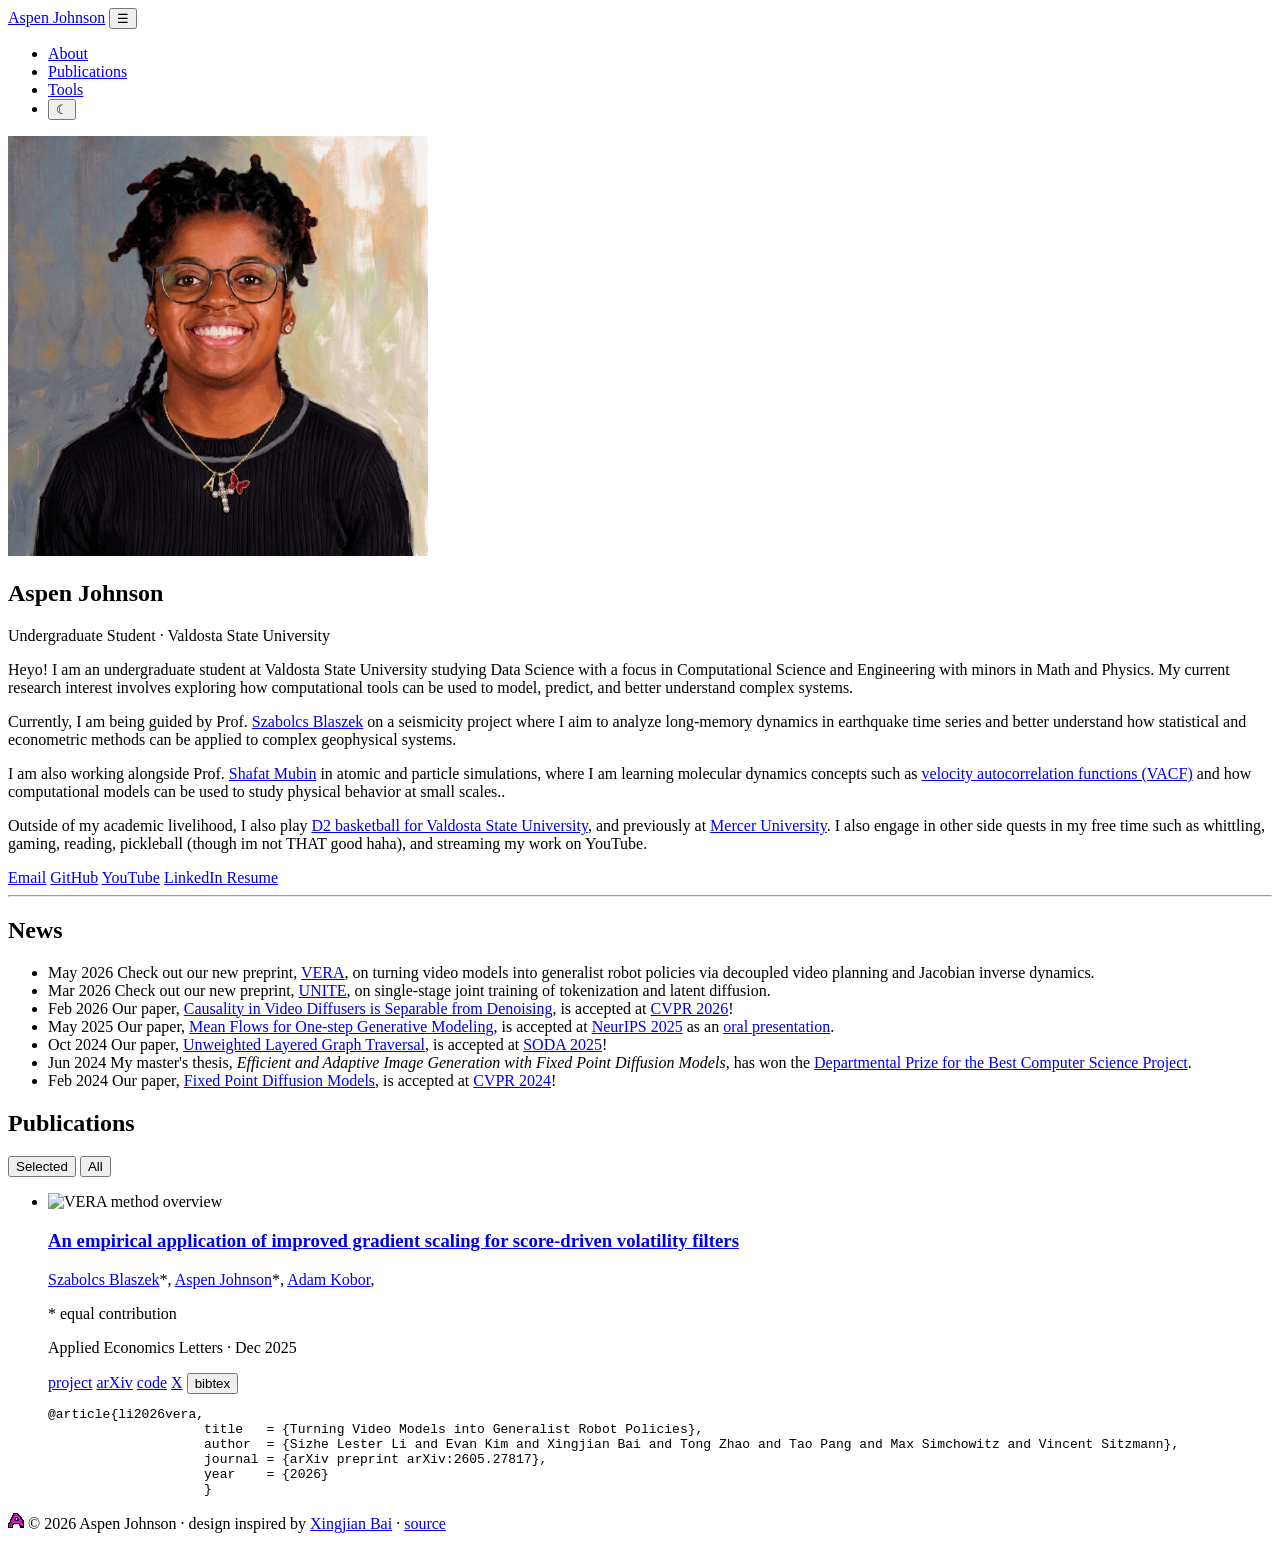
==== index.html @ b59c3062 "Cleaned the old forking up completely. Got a basis on the main page" ====
<!DOCTYPE html>
<html lang="en" data-theme="dark">
<head>
    <meta charset="utf-8" />
    <meta name="viewport" content="width=device-width, initial-scale=1, shrink-to-fit=no" />

    <title>Aspen Johnson | TBA</title>

    <meta name="description" content="Aspen Johnson is an undergraduate student at Valdosta State University. Her research interests in computational science, physics, machine learning, and modeling complex systems is what drives her." />
    <meta name="author" content="Aspen Johnson" />

    <meta property="og:type" content="website" />
    <meta property="og:title" content="Aspen Johnson| 白行健" />
    <meta property="og:description" content="Undergraduate student at Valdosta State University. Research interests in computational science, physics, machine learning, and modeling complex systems. "/>
    <meta property= "og:image" content="img/profile_square.png" />
    <meta property="og:image:width" content="1200" />
    <meta property="og:image:height" content="1200" />
    <meta property="og:url" content="https://github.com/DormantBillionaire" />

    <meta name="twitter:card" content="summary_large_image" />
    <meta name="twitter:title" content="Aspen Johnson | AP4Pres" />
    <meta name="twitter:description" content="Undergraduate student at Valdosta State University. Research interests in computational science, physics, machine learning, and modeling complex systems." />
    <meta name="twitter:image" content="https://aspen-johnson.github.io/img/profile_square.png" />
    <meta name="twitter:site" content="@aspen.fl" />

    <link rel="icon" href="/favicon.png" sizes="any" />
    <link rel="icon" type="image/png" sizes="32x32" href="img/favicon.png" />
    <link rel="icon" type="image/png" sizes="192x192" href="img/favicon.png" />
    <link rel="apple-touch-icon" sizes="180x180" href="img/favicon.png" />

    <link rel="preconnect" href="https://fonts.googleapis.com">
    <link rel="preconnect" href="https://fonts.gstatic.com" crossorigin>
    <link href="https://fonts.googleapis.com/css2?family=Inter:wght@400;500;600;700&family=Newsreader:ital,opsz,wght@0,6..72,400;0,6..72,500;0,6..72,600;1,6..72,400&display=swap" rel="stylesheet">

    <link href="vendor/font-awesome/css/font-awesome.min.css" rel="stylesheet" type="text/css" />
    <link href="css/academicons.css" rel="stylesheet" />
    <link href="css/site.css" rel="stylesheet" />

    <script async src="https://www.googletagmanager.com/gtag/js?id=G-715QQ7T5Z9"></script>
    <script>
        window.dataLayer = window.dataLayer || [];
        function gtag(){dataLayer.push(arguments);}
        gtag('js', new Date());
        gtag('config', 'G-715QQ7T5Z9');
    </script>
</head>

<body id="top">

<nav class="nav" aria-label="Primary">
    <div class="inner">
        <a class="brand" href="#top">Aspen Johnson</a>
        <button class="nav-toggle" type="button" aria-expanded="false" aria-controls="nav-list" aria-label="Toggle navigation">☰</button>
        <ul id="nav-list">
            <li><a class="navlink" href="#about">About</a></li>
            <li><a class="navlink" href="#publications">Publications</a></li>
            <li><a class="navlink" href="/tools/">Tools</a></li>
            <li>
                <button class="theme-btn" type="button" data-theme-toggle aria-label="Toggle dark mode">☾</button>
            </li>
        </ul>
    </div>
</nav>

<main class="wrap">

    <!-- ==================== ABOUT ==================== -->
    <section id="about" class="section">
        <div class="hero">
            <div class="portrait">
                <img src="img/profile_square.png" alt="Picture of Aspen Johnson" width="420" height="420" />
            </div>
            <div class="prose">
                <h1>Aspen Johnson </h1>
                <p class="role">Undergraduate Student · Valdosta State University</p>

                <p> Heyo! I am an undergraduate student at Valdosta State University studying Data Science with a focus in Computational Science and Engineering with minors in Math and Physics. My current research interest involves exploring how computational tools can be used to model, predict, and better understand complex systems.</p>

                <p> Currently, I am being guided by Prof. <a href="https://business.mercer.edu/faculty-and-insights/faculty-directory/dr-szabolcs-blazsek/">Szabolcs Blaszek</a> on a seismicity project where I aim to analyze long-memory dynamics in earthquake time series and better understand how statistical and econometric methods can be applied to complex geophysical systems. </p>

                <p> I am also working alongside Prof. <a href="https://www.valdosta.edu/about/directory/profile/smubin">Shafat Mubin</a> in atomic and particle simulations, where I am learning molecular dynamics concepts such as <a href="https://nanohub.org/resources/7581/download/Martini_L9_DynamicProperties.pdf" >velocity autocorrelation functions (VACF)</a> and how computational models can be used to study physical behavior at small scales.. </p>
                
                <p> Outside of my academic livelihood, I also play  <a href = "https://www.instagram.com/p/DYSrTMavdnm/">D2 basketball for Valdosta State University</a>, and previously at <a href="https://mercerbears.com/sports/womens-basketball/roster/aspen-johnson/10193">Mercer University</a>.  I also engage in other side quests in my free time such as whittling, gaming, reading, pickleball (though im not THAT good haha), and streaming my work on YouTube. </p> 
                <div class="pill-row">
                    <a class="pill" href="mailto:aspjohnson@valdosta.edu"><i class="fa fa-envelope-o" aria-hidden="true"></i> Email</a>
                    <a class="pill" href="https://github.com/DormantBillionaire"><i class="fa fa-github" aria-hidden="true"></i> GitHub</a>
                    <a class="pill" href="https://www.youtube.com/@AP4Pres"><i class="fa fa-youtube" aria-hidden="true"></i> YouTube</a>
                    <a class="pill" href="https://www.linkedin.com/in/aspenjjohnson/"><i class="fa fa-linkedin" aria-hidden="true"></i> LinkedIn </a>
                    <a class="pill" href="files/AspJohnson_Resume_Research.pdf"><i class="ai ai-cv" aria-hidden="true"></i> Resume </a>
                </div>
            </div>
        </div>

        <hr />

        <h2 class="section-label">News</h2>
        <ul class="news" aria-label="Recent news">
            <li>
                <span class="date">May 2026</span>
                <span class="body">Check out our new preprint, <a href="https://arxiv.org/abs/2605.27817">VERA</a>, on turning video models into generalist robot policies via decoupled video planning and Jacobian inverse dynamics.</span>
            </li>
            <li>
                <span class="date">Mar 2026</span>
                <span class="body">Check out our new preprint, <a href="https://arxiv.org/abs/2603.22283">UNITE</a>, on single-stage joint training of tokenization and latent diffusion.</span>
            </li>
            <li>
                <span class="date">Feb 2026</span>
                <span class="body">Our paper, <a href="https://arxiv.org/abs/2602.10095">Causality in Video Diffusers is Separable from Denoising</a>, is accepted at <a href="https://cvpr.thecvf.com/Conferences/2026">CVPR 2026</a>!</span>
            </li>
            <li>
                <span class="date">May 2025</span>
                <span class="body">Our paper, <a href="https://arxiv.org/abs/2505.13447">Mean Flows for One-step Generative Modeling</a>, is accepted at <a href="https://neurips.cc/Conferences/2025">NeurIPS 2025</a> as an <a href="https://neurips.cc/virtual/2025/oral/115488">oral presentation</a>.</span>
            </li>
            <li>
                <span class="date">Oct 2024</span>
                <span class="body">Our paper, <a href="https://arxiv.org/abs/2404.16176">Unweighted Layered Graph Traversal</a>, is accepted at <a href="https://www.siam.org/conferences-events/siam-conferences/soda25/">SODA 2025</a>!</span>
            </li>
            <li>
                <span class="date">Jun 2024</span>
                <span class="body">My master's thesis, <em>Efficient and Adaptive Image Generation with Fixed Point Diffusion Models</em>, has won the <a href="https://www.cs.ox.ac.uk/currentstudents/studentprizes">Departmental Prize for the Best Computer Science Project</a>.</span>
            </li>
            <li>
                <span class="date">Feb 2024</span>
                <span class="body">Our paper, <a href="https://lukemelas.github.io/fixed-point-diffusion-models/">Fixed Point Diffusion Models</a>, is accepted at <a href="https://cvpr.thecvf.com/">CVPR 2024</a>!</span>
            </li>
        </ul>
    </section>

    <!-- ==================== PUBLICATIONS ==================== -->
    <section id="publications" class="section">
        <div class="pub-header">
            <h2 class="section-label">Publications</h2>
            <div class="pub-toggle" role="tablist" aria-label="Publication filter">
                <button type="button" class="active" data-view="selected" role="tab" aria-selected="true">Selected</button>
                <button type="button" data-view="all" role="tab" aria-selected="false">All</button>
            </div>
        </div>

        <ul class="pub-list" data-view="selected">

            <!-- 2025 · VERA -->
            <li class="pub selected">
                <div class="thumb wide-figure"><img src="projects/26_VERA/teaser.png" alt="VERA method overview" loading="lazy" /></div>
                <div class="meta">
                    <h3><a href="https://www.tandfonline.com/doi/full/10.1080/13504851.2025.2606928">An empirical application of improved gradient scaling for score-driven volatility filters</a></h3>
                    <p class="authors">
                        <a href="https://business.mercer.edu/faculty-and-insights/faculty-directory/dr-szabolcs-blazsek/">Szabolcs Blaszek</a>*,
                        <a href="https://www.linkedin.com/in/aspenjjohnson/">Aspen Johnson</a>*,
                        <a href="https://www.linkedin.com/in/adamkobor/">Adam Kobor</a>,
                    </p>
                    <p class="note">* equal contribution</p>
                    <p class="venue"><span class="badge">Applied Economics Letters · Dec 2025</span></p>
                    <div class="buttons">
                        <a class="pill" href="https://vera.csail.mit.edu/">project</a>
                        <a class="pill" href="https://arxiv.org/abs/2605.27817">arXiv</a>
                        <a class="pill" href="https://github.com/sizhe-li/VERA">code</a>
                        <a class="pill" href="https://x.com/search?q=from%3ASimulatedAnneal%20(2605.27817%20OR%20VERA)&amp;src=typed_query&amp;f=live" title="Posts on X from @SimulatedAnneal about this paper">X</a>
                        <button class="pill" type="button" data-bibtex-toggle="bib-vera" aria-expanded="false">bibtex</button>
                    </div>
                    <div class="bibtex" id="bib-vera"><pre>@article{li2026vera,
                    title   = {Turning Video Models into Generalist Robot Policies},
                    author  = {Sizhe Lester Li and Evan Kim and Xingjian Bai and Tong Zhao and Tao Pang and Max Simchowitz and Vincent Sitzmann},
                    journal = {arXiv preprint arXiv:2605.27817},
                    year    = {2026}
                    }</pre></div>
                </div>
            </li>
        </ul>
    </section>

</main>

<footer class="site-footer">
    <div class="inner">
        <div class="mark">
            <img src="img/favicon.png" alt="" />
            <span>&copy; 2026 Aspen Johnson &middot; design inspired by <a href="https://xingjianbai.com/">Xingjian Bai</a> &middot; <a href="https://github.com/DormantBillionaire">source</a></span>
        </div>
    </div>
</footer>

<script src="js/site.js"></script>

</body>
</html>
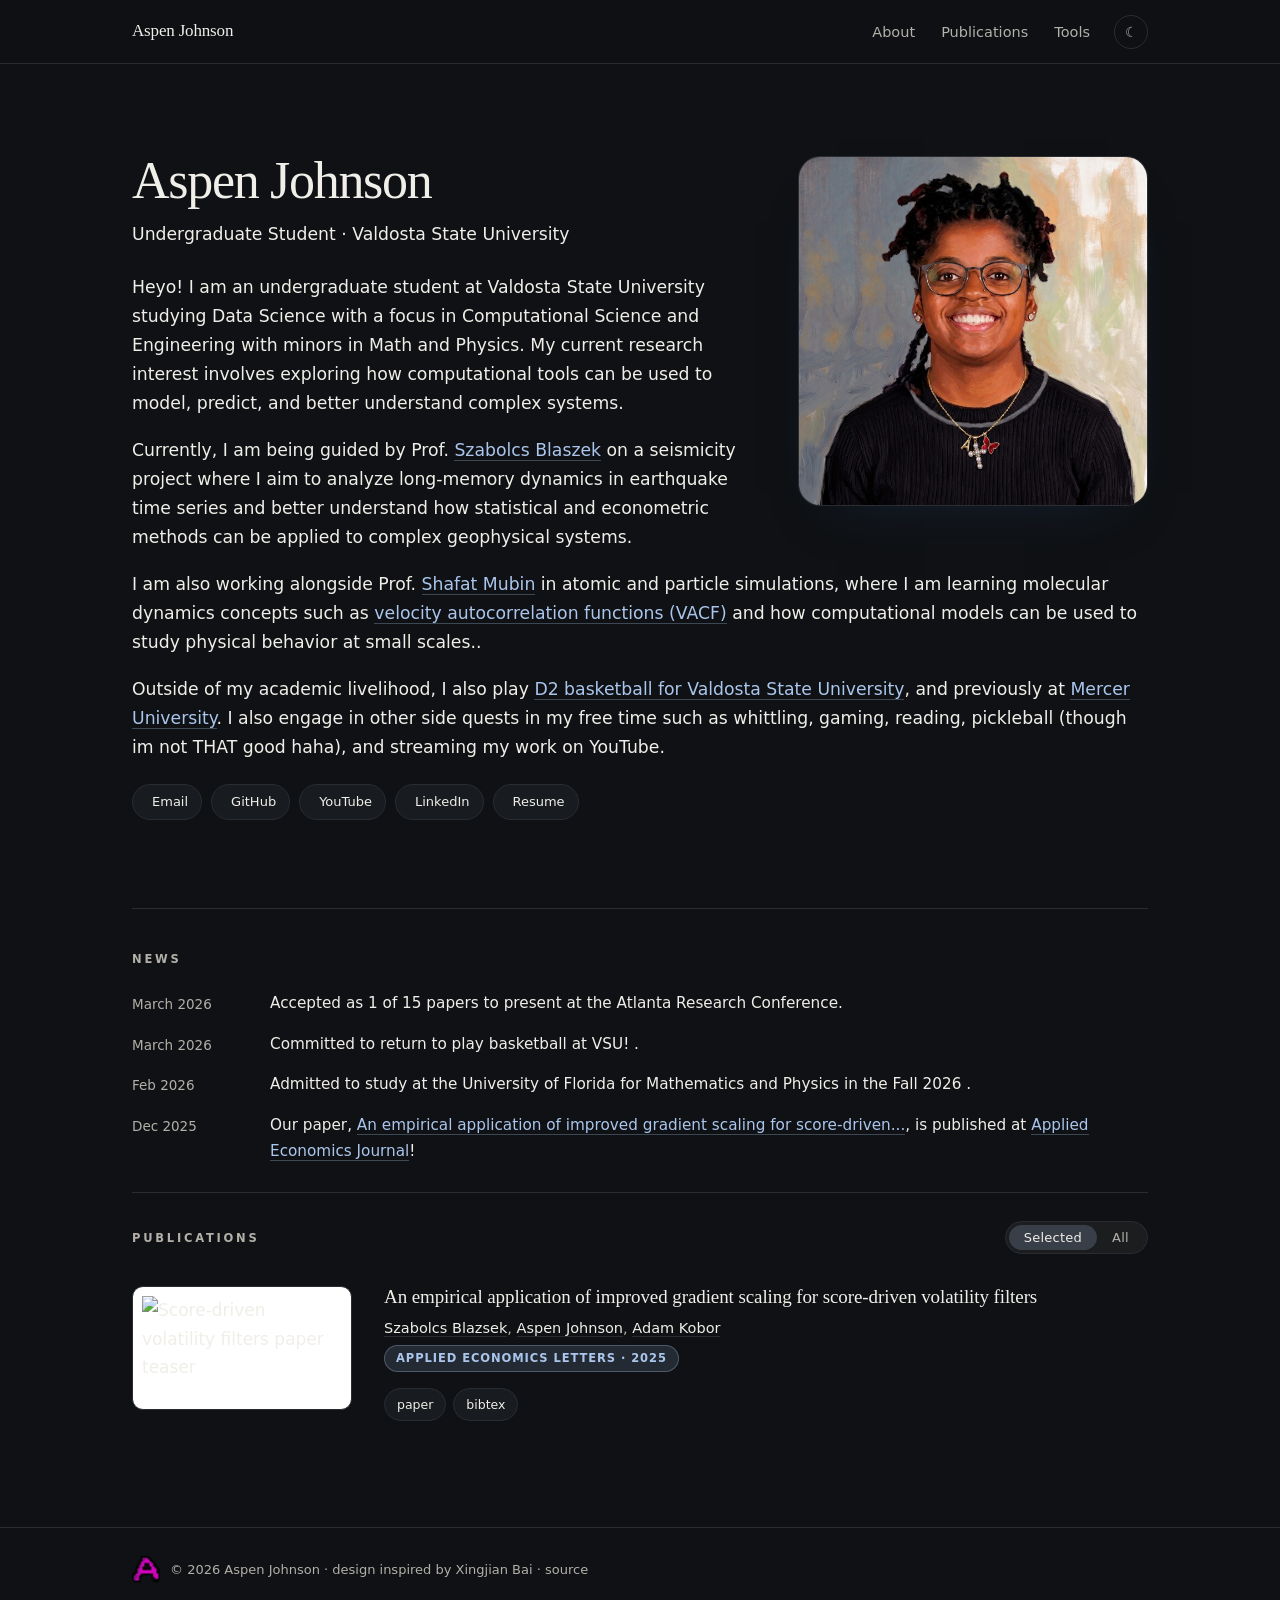
==== commit 822e561e: "Update to the news section" ====
--- a/index.html
+++ b/index.html
@@ -42,6 +42,23 @@
         function gtag(){dataLayer.push(arguments);}
         gtag('js', new Date());
         gtag('config', 'G-715QQ7T5Z9');
+
+        const names = [
+            "Aspen Johnson",
+            "Aspen Johnson · 阿斯彭·约翰逊",
+            "Aspen Johnson · アスペン・ジョンソン",
+            "Aspen Johnson · 아스펜 존슨",
+            "Aspen Johnson · Аспен Джонсон",
+            "Aspen Johnson · أسبن جونسون"
+        ];
+
+        let index = 0;
+        const nameElement = document.getElementById("name-rotator");
+
+        setInterval(() => {
+            index = (index + 1) % names.length;
+            nameElement.textContent = names[index];
+        }, 2500);
     </script>
 </head>
 
@@ -96,32 +113,21 @@
         <h2 class="section-label">News</h2>
         <ul class="news" aria-label="Recent news">
             <li>
-                <span class="date">May 2026</span>
-                <span class="body">Check out our new preprint, <a href="https://arxiv.org/abs/2605.27817">VERA</a>, on turning video models into generalist robot policies via decoupled video planning and Jacobian inverse dynamics.</span>
-            </li>
-            <li>
-                <span class="date">Mar 2026</span>
-                <span class="body">Check out our new preprint, <a href="https://arxiv.org/abs/2603.22283">UNITE</a>, on single-stage joint training of tokenization and latent diffusion.</span>
+                <span class="date">March 2026</span>
+                <span class="body">Accepted as 1 of 15 papers to present at the Atlanta Research Conference.</span>
+            </li>
+            <li>
+                <span class="date">March 2026</span>
+                <span class="body">Committed to return to play basketball at VSU! <a href="https://www.instagram.com/p/DYSrTMavdnm/"></a>.</span>
             </li>
             <li>
                 <span class="date">Feb 2026</span>
-                <span class="body">Our paper, <a href="https://arxiv.org/abs/2602.10095">Causality in Video Diffusers is Separable from Denoising</a>, is accepted at <a href="https://cvpr.thecvf.com/Conferences/2026">CVPR 2026</a>!</span>
-            </li>
-            <li>
-                <span class="date">May 2025</span>
-                <span class="body">Our paper, <a href="https://arxiv.org/abs/2505.13447">Mean Flows for One-step Generative Modeling</a>, is accepted at <a href="https://neurips.cc/Conferences/2025">NeurIPS 2025</a> as an <a href="https://neurips.cc/virtual/2025/oral/115488">oral presentation</a>.</span>
-            </li>
-            <li>
-                <span class="date">Oct 2024</span>
-                <span class="body">Our paper, <a href="https://arxiv.org/abs/2404.16176">Unweighted Layered Graph Traversal</a>, is accepted at <a href="https://www.siam.org/conferences-events/siam-conferences/soda25/">SODA 2025</a>!</span>
-            </li>
-            <li>
-                <span class="date">Jun 2024</span>
-                <span class="body">My master's thesis, <em>Efficient and Adaptive Image Generation with Fixed Point Diffusion Models</em>, has won the <a href="https://www.cs.ox.ac.uk/currentstudents/studentprizes">Departmental Prize for the Best Computer Science Project</a>.</span>
-            </li>
-            <li>
-                <span class="date">Feb 2024</span>
-                <span class="body">Our paper, <a href="https://lukemelas.github.io/fixed-point-diffusion-models/">Fixed Point Diffusion Models</a>, is accepted at <a href="https://cvpr.thecvf.com/">CVPR 2024</a>!</span>
+                <span class="body">Admitted to study at the University of Florida for Mathematics and Physics in the Fall 2026 .</span>
+            </li>
+
+            <li>
+                <span class="date">Dec 2025</span>
+                <span class="body">Our paper, <a href="https://www.tandfonline.com/doi/full/10.1080/13504851.2025.2606928">An empirical application of improved gradient scaling for score-driven...</a>, is published at <a href="https://www.tandfonline.com/">Applied Economics Journal</a>!</span>
             </li>
         </ul>
     </section>
@@ -138,33 +144,45 @@
 
         <ul class="pub-list" data-view="selected">
 
-            <!-- 2025 · VERA -->
-            <li class="pub selected">
-                <div class="thumb wide-figure"><img src="projects/26_VERA/teaser.png" alt="VERA method overview" loading="lazy" /></div>
-                <div class="meta">
-                    <h3><a href="https://www.tandfonline.com/doi/full/10.1080/13504851.2025.2606928">An empirical application of improved gradient scaling for score-driven volatility filters</a></h3>
-                    <p class="authors">
-                        <a href="https://business.mercer.edu/faculty-and-insights/faculty-directory/dr-szabolcs-blazsek/">Szabolcs Blaszek</a>*,
-                        <a href="https://www.linkedin.com/in/aspenjjohnson/">Aspen Johnson</a>*,
-                        <a href="https://www.linkedin.com/in/adamkobor/">Adam Kobor</a>,
-                    </p>
-                    <p class="note">* equal contribution</p>
-                    <p class="venue"><span class="badge">Applied Economics Letters · Dec 2025</span></p>
-                    <div class="buttons">
-                        <a class="pill" href="https://vera.csail.mit.edu/">project</a>
-                        <a class="pill" href="https://arxiv.org/abs/2605.27817">arXiv</a>
-                        <a class="pill" href="https://github.com/sizhe-li/VERA">code</a>
-                        <a class="pill" href="https://x.com/search?q=from%3ASimulatedAnneal%20(2605.27817%20OR%20VERA)&amp;src=typed_query&amp;f=live" title="Posts on X from @SimulatedAnneal about this paper">X</a>
-                        <button class="pill" type="button" data-bibtex-toggle="bib-vera" aria-expanded="false">bibtex</button>
-                    </div>
-                    <div class="bibtex" id="bib-vera"><pre>@article{li2026vera,
-                    title   = {Turning Video Models into Generalist Robot Policies},
-                    author  = {Sizhe Lester Li and Evan Kim and Xingjian Bai and Tong Zhao and Tao Pang and Max Simchowitz and Vincent Sitzmann},
-                    journal = {arXiv preprint arXiv:2605.27817},
-                    year    = {2026}
-                    }</pre></div>
-                </div>
-            </li>
+            <!-- 2025 · Score-driven volatility filters -->
+<li class="pub selected">
+    <div class="thumb wide-figure">
+        <img src="img/paper_published_graph.png" alt="Score-driven volatility filters paper teaser" loading="lazy" />
+    </div>
+
+    <div class="meta">
+        <h3>
+            <a href="https://www.tandfonline.com/doi/full/10.1080/13504851.2025.2606928">
+                An empirical application of improved gradient scaling for score-driven volatility filters
+            </a>
+        </h3>
+
+        <p class="authors">
+            <a href="https://business.mercer.edu/faculty-and-insights/faculty-directory/dr-szabolcs-blazsek/">Szabolcs Blazsek</a>,
+            <a href="https://www.linkedin.com/in/aspenjjohnson/">Aspen Johnson</a>,
+            <a href="https://www.linkedin.com/in/adamkobor/">Adam Kobor</a>
+        </p>
+
+        <p class="venue">
+            <span class="badge">Applied Economics Letters · 2025</span>
+        </p>
+
+        <div class="buttons">
+            <a class="pill" href="https://www.tandfonline.com/doi/full/10.1080/13504851.2025.2606928">paper</a>
+            <button class="pill" type="button" data-bibtex-toggle="bib-gradient-filters" aria-expanded="false">bibtex</button>
+        </div>
+
+        <div class="bibtex" id="bib-gradient-filters">
+            <pre>@article{blazsek2025gradient,
+    title   = {An empirical application of improved gradient scaling for score-driven volatility filters},
+    author  = {Blazsek, Szabolcs and Johnson, Aspen and Kobor, Adam},
+    journal = {Applied Economics Letters},
+    year    = {2025},
+    doi     = {10.1080/13504851.2025.2606928}
+}</pre>
+        </div>
+    </div>
+</li>
         </ul>
     </section>
 
--- a/css/site.css
+++ b/css/site.css
@@ -0,0 +1,442 @@
+/* ============================================================
+   Xingjian Bai — Homepage stylesheet
+   Self-contained minimal CSS. No Bootstrap needed.
+   Typography: Inter (body) + Newsreader (headings)
+   Accent: Ink Blue #1F3A5F
+   Supports: dark mode (auto + manual), print, reduced motion
+   ============================================================ */
+
+/* ---------- Tokens ---------- */
+:root {
+    --bg:        #fbfaf6;
+    --ink:       #171717;
+    --muted:     #5b5b55;
+    --subtle:    #85847c;
+    --rule:      #e8e4d9;
+    --card:      #ffffff;
+    --accent:    #1F3A5F;
+    --accent-weak: color-mix(in srgb, var(--accent) 30%, transparent);
+    --badge-bg:  color-mix(in srgb, var(--accent) 8%, transparent);
+    --shadow:    0 1px 0 rgba(0,0,0,.03), 0 12px 24px -18px rgba(0,0,0,.08);
+
+    --font-sans: "Inter", ui-sans-serif, system-ui, -apple-system, "Segoe UI", Helvetica, Arial, sans-serif;
+    --font-serif: "Newsreader", "Source Serif 4", Georgia, "Times New Roman", serif;
+
+    --measure: 64ch;
+    --radius: 16px;
+    --radius-sm: 11px;
+
+    --nav-h: 64px;
+}
+
+:root[data-theme="dark"] {
+    --bg:     #0f1114;
+    --ink:    #f0eee8;
+    --muted:  #b2b0a8;
+    --subtle: #85827a;
+    --rule:   #292d32;
+    --card:   #181b1f;
+    --accent: #aac6ec;
+    --accent-weak: color-mix(in srgb, var(--accent) 30%, transparent);
+    --badge-bg:  color-mix(in srgb, var(--accent) 14%, transparent);
+    --shadow: none;
+}
+
+@media (prefers-color-scheme: dark) {
+    :root:not([data-theme="light"]) {
+        --bg:     #0f1114;
+        --ink:    #f0eee8;
+        --muted:  #b2b0a8;
+        --subtle: #85827a;
+        --rule:   #292d32;
+        --card:   #181b1f;
+        --accent: #aac6ec;
+        --accent-weak: color-mix(in srgb, var(--accent) 30%, transparent);
+        --badge-bg: color-mix(in srgb, var(--accent) 14%, transparent);
+        --shadow: none;
+    }
+}
+#name-rotator {
+  transition: opacity 0.4s ease;
+  display: inline-block;
+  min-width: 100px;
+}
+/* ---------- Reset / base ---------- */
+*, *::before, *::after { box-sizing: border-box; }
+html { scroll-behavior: smooth; }
+body {
+    margin: 0;
+    font-family: var(--font-sans);
+    background: var(--bg);
+    color: var(--ink);
+    font-size: 17px;
+    line-height: 1.68;
+    -webkit-font-smoothing: antialiased;
+    text-rendering: optimizeLegibility;
+    font-feature-settings: "ss01", "cv05", "cv11";
+}
+h1, h2, h3, h4 { font-family: var(--font-serif); font-weight: 500; letter-spacing: -0.01em; line-height: 1.2; }
+p { margin: 0 0 1.05em; }
+a { color: var(--accent); text-decoration: none; border-bottom: 1px solid var(--accent-weak); transition: border-color .15s ease, color .15s ease; }
+a:hover { border-bottom-color: var(--accent); }
+hr { border: 0; border-top: 1px solid var(--rule); margin: 2.6em 0; }
+img { max-width: 100%; display: block; }
+code, pre { font-family: ui-monospace, SFMono-Regular, "SF Mono", Menlo, Consolas, monospace; font-size: 13px; }
+
+/* Underlined author-self convention */
+u, .self { text-decoration: none; border-bottom: 1.5px solid var(--ink); font-weight: 500; }
+
+/* Anchor offset under sticky nav */
+:target { scroll-margin-top: calc(var(--nav-h) + 16px); }
+
+::selection { background: color-mix(in srgb, var(--accent) 22%, transparent); }
+
+/* ---------- Layout ---------- */
+.wrap {
+    max-width: 1080px;
+    margin: 0 auto;
+    padding: 0 32px;
+}
+main { padding: 48px 0 72px; }
+section.section { padding: 28px 0; }
+section.section + section.section { border-top: 1px solid var(--rule); }
+
+.section-label {
+    font-family: var(--font-sans);
+    font-size: 11.5px;
+    letter-spacing: 0.24em;
+    text-transform: uppercase;
+    color: var(--muted);
+    font-weight: 600;
+    margin: 0 0 24px;
+}
+
+/* ---------- Navigation ---------- */
+.nav {
+    position: sticky;
+    top: 0;
+    z-index: 20;
+    background: color-mix(in srgb, var(--bg) 85%, transparent);
+    backdrop-filter: saturate(1.1) blur(8px);
+    -webkit-backdrop-filter: saturate(1.1) blur(8px);
+    border-bottom: 1px solid var(--rule);
+    height: var(--nav-h);
+}
+.nav .inner {
+    max-width: 1080px; margin: 0 auto; padding: 0 32px;
+    display: flex; align-items: center; justify-content: space-between;
+    height: 100%; gap: 20px;
+}
+.nav .brand {
+    font-family: var(--font-serif);
+    font-size: 17px;
+    font-weight: 500;
+    color: var(--ink);
+    border: 0;
+    letter-spacing: -0.01em;
+}
+.nav .brand:hover { color: var(--accent); }
+.nav ul {
+    list-style: none; margin: 0; padding: 0;
+    display: flex; gap: 22px; align-items: center;
+}
+.nav a.navlink {
+    font-size: 14.5px;
+    color: var(--muted);
+    border: 0;
+    padding: 4px 2px;
+    position: relative;
+}
+.nav a.navlink:hover { color: var(--ink); }
+.nav a.navlink.active { color: var(--ink); }
+.nav a.navlink.active::after {
+    content: "";
+    position: absolute; left: 0; right: 0; bottom: -20px;
+    height: 2px; background: var(--accent);
+}
+.theme-btn {
+    background: transparent; border: 1px solid var(--rule); border-radius: 999px;
+    width: 34px; height: 34px; cursor: pointer;
+    display: inline-flex; align-items: center; justify-content: center;
+    color: var(--muted); transition: .15s ease;
+    font-size: 14px;
+}
+.theme-btn:hover { color: var(--accent); border-color: var(--accent); }
+
+/* Mobile nav */
+.nav-toggle { display: none; background: transparent; border: 0; color: var(--ink); cursor: pointer; font-size: 20px; padding: 4px 8px; }
+@media (max-width: 720px) {
+    .nav-toggle { display: inline-flex; }
+    .nav ul { position: absolute; top: var(--nav-h); left: 0; right: 0; background: var(--bg); border-bottom: 1px solid var(--rule); flex-direction: column; padding: 12px 28px; gap: 10px; display: none; }
+    .nav ul.open { display: flex; }
+    .nav a.navlink.active::after { display: none; }
+}
+
+/* ---------- Hero / About ---------- */
+
+.hero {
+    display: flow-root;
+    padding: 58px 0 44px;
+}
+.hero .portrait {
+    float: right;
+    width: clamp(280px, 30vw, 350px);
+    height: clamp(280px, 30vw, 350px);
+    margin: 6px 0 26px 50px;
+    border-radius: 22px;
+    overflow: hidden;
+    background: var(--card);
+    border: 1px solid var(--rule);
+    box-shadow: 0 26px 56px -40px rgba(31, 58, 95, .55);
+    shape-outside: inset(0 round 22px);
+}
+.hero .portrait img { width: 100%; height: 100%; object-fit: cover; }
+.hero h1 {
+    margin: 0 0 8px;
+    font-size: clamp(36px, 4.5vw, 52px);
+    font-weight: 500;
+    letter-spacing: -0.025em;
+}
+.hero h1 .cn { color: var(--muted); font-weight: 400; }
+.hero .role {
+    margin: 0 0 24px;
+    color: var(--muted);
+    font-size: 16px;
+}
+.hero .role .dot { color: var(--subtle); margin: 0 8px; }
+.hero .prose { max-width: none; }
+.hero .prose p { font-size: 17.25px; color: var(--ink); }
+
+.pill-row {
+    display: flex; flex-wrap: wrap; gap: 9px;
+    margin-top: 22px;
+}
+.pill {
+    display: inline-flex; align-items: center; gap: 6px;
+    font-size: 13px;
+    padding: 6px 13px;
+    border-radius: 999px;
+    border: 1px solid var(--rule);
+    background: var(--card);
+    color: var(--ink);
+    text-decoration: none;
+    transition: .15s ease;
+    font-family: var(--font-sans);
+}
+.pill:hover { border-color: var(--accent); color: var(--accent); }
+/* normalize brand colors from font-awesome / academicons */
+.pill i.fa, .pill i.ai { color: currentColor !important; background: transparent !important; font-size: 13px; }
+
+@media (max-width: 720px) {
+    .hero { padding: 28px 0 20px; }
+    .hero h1 { font-size: clamp(31px, 10vw, 38px); }
+    .hero .role { font-size: 15.5px; }
+    .hero .prose p { font-size: 16.25px; }
+    .hero .portrait {
+        float: none;
+        width: 190px;
+        height: 190px;
+        margin: 0 0 22px;
+    }
+}
+
+/* ---------- Publications ---------- */
+.pub-list { list-style: none; padding: 0; margin: 0; }
+.pub {
+    display: grid;
+    grid-template-columns: 220px 1fr;
+    gap: 32px;
+    padding: 30px 0;
+    border-top: 1px solid var(--rule);
+}
+.pub:first-child { border-top: 0; padding-top: 10px; }
+.pub .thumb {
+    aspect-ratio: 4 / 3;
+    border-radius: var(--radius-sm);
+    overflow: hidden;
+    border: 1px solid var(--rule);
+    background: color-mix(in srgb, var(--muted) 6%, var(--bg));
+}
+.pub .thumb img { width: 100%; height: 100%; object-fit: cover; transition: transform .3s ease; }
+.pub .thumb.wide-figure {
+    aspect-ratio: 16 / 9;
+    padding: 9px;
+    background: #fff;
+}
+.pub .thumb.wide-figure img { object-fit: contain; }
+.pub:hover .thumb img { transform: scale(1.02); }
+.pub:hover .thumb.wide-figure img { transform: none; }
+
+.pub h3 {
+    margin: 0 0 8px;
+    font-size: 19px;
+    font-weight: 500;
+    letter-spacing: -0.005em;
+}
+.pub h3 a { color: var(--ink); border-bottom: 0; }
+.pub h3 a:hover { color: var(--accent); }
+.pub .authors {
+    margin: 0 0 5px;
+    font-size: 14.5px;
+    color: var(--muted);
+    line-height: 1.55;
+}
+.pub .authors a { color: var(--ink); border-bottom: 1px solid var(--rule); }
+.pub .authors a:hover { border-bottom-color: var(--accent); color: var(--accent); }
+.pub .note {
+    margin: 0 0 8px;
+    font-size: 13px;
+    color: var(--subtle);
+}
+.pub .venue {
+    display: flex; flex-wrap: wrap; gap: 10px; align-items: center;
+    margin: 0 0 16px;
+    font-size: 13.5px;
+    color: var(--muted);
+}
+.pub .buttons { display: flex; flex-wrap: wrap; gap: 7px; }
+.pub .buttons .pill { font-size: 12.5px; padding: 5px 12px; }
+
+.badge {
+    display: inline-block;
+    font-family: var(--font-sans);
+    font-size: 11.5px;
+    letter-spacing: 0.08em;
+    text-transform: uppercase;
+    font-weight: 600;
+    color: var(--accent);
+    background: var(--badge-bg);
+    border: 1px solid var(--accent-weak);
+    border-radius: 999px;
+    padding: 3px 11px;
+}
+.badge.solid { background: var(--accent); color: var(--bg); border-color: var(--accent); }
+
+.bibtex {
+    display: none;
+    margin-top: 12px;
+    padding: 14px 18px;
+    background: color-mix(in srgb, var(--muted) 5%, var(--bg));
+    border: 1px solid var(--rule);
+    border-radius: var(--radius-sm);
+    overflow-x: auto;
+}
+.bibtex[open] { display: block; }
+.bibtex pre { margin: 0; white-space: pre-wrap; word-break: break-word; color: var(--ink); }
+
+.pub-header {
+    display: flex;
+    align-items: baseline;
+    justify-content: space-between;
+    gap: 16px;
+    flex-wrap: wrap;
+    margin-bottom: 22px;
+}
+.pub-header .section-label { margin: 0; }
+
+.pub-toggle {
+    display: inline-flex;
+    padding: 3px;
+    background: color-mix(in srgb, var(--ink) 5%, transparent);
+    border: 1px solid var(--rule);
+    border-radius: 999px;
+}
+.pub-toggle button {
+    appearance: none; border: 0; background: transparent;
+    padding: 6px 15px;
+    font: 500 13px/1 var(--font-sans);
+    letter-spacing: .02em;
+    color: var(--muted);
+    border-radius: 999px;
+    cursor: pointer;
+    transition: color .15s ease, background .15s ease;
+}
+.pub-toggle button:hover { color: var(--ink); }
+.pub-toggle button.active {
+    background: var(--card);
+    color: var(--ink);
+    box-shadow: 0 1px 0 rgba(0,0,0,.04), 0 1px 6px -2px rgba(0,0,0,.12);
+}
+:root[data-theme="dark"] .pub-toggle button.active {
+    background: color-mix(in srgb, var(--accent) 20%, transparent);
+    color: var(--ink);
+    box-shadow: none;
+}
+
+.pub-list[data-view="selected"] .pub:not(.selected) { display: none; }
+
+@media (max-width: 720px) {
+    .pub { grid-template-columns: 1fr; gap: 14px; }
+    .pub .thumb { max-width: 320px; }
+}
+
+/* ---------- News timeline ---------- */
+.news {
+    list-style: none;
+    padding: 0;
+    margin: 0;
+    display: grid;
+    grid-template-columns: 110px minmax(0, 1fr);
+    row-gap: 15px;
+    column-gap: 28px;
+}
+.news li { display: contents; }
+.news .date {
+    color: var(--muted);
+    font-size: 13.5px;
+    font-variant-numeric: tabular-nums;
+    padding-top: 2px;
+}
+.news .body { font-size: 15.25px; color: var(--ink); }
+
+@media (max-width: 520px) {
+    .news { grid-template-columns: 1fr; row-gap: 4px; }
+    .news .date { padding-top: 10px; font-weight: 500; }
+    .wrap, .nav .inner, .site-footer .inner { padding-left: 26px; padding-right: 26px; }
+}
+
+/* ---------- Contact / Calendly ---------- */
+.contact .lede { max-width: var(--measure); color: var(--muted); margin-bottom: 20px; }
+.calendly-embed {
+    border: 1px solid var(--rule);
+    border-radius: var(--radius);
+    overflow: hidden;
+    min-height: 660px;
+}
+
+/* ---------- Footer ---------- */
+.site-footer {
+    border-top: 1px solid var(--rule);
+    margin-top: 48px;
+    padding: 28px 0 40px;
+    font-size: 13px;
+    color: var(--muted);
+}
+.site-footer .inner {
+    max-width: 1080px; margin: 0 auto; padding: 0 32px;
+    display: flex; justify-content: space-between; align-items: center; gap: 16px; flex-wrap: wrap;
+}
+.site-footer .mark {
+    display: inline-flex; align-items: center; gap: 10px;
+}
+.site-footer .mark img { width: 28px; height: 28px; border-radius: 6px; opacity: .8; }
+.site-footer a { color: var(--muted); border-bottom: 1px solid transparent; }
+.site-footer a:hover { color: var(--accent); border-bottom-color: var(--accent-weak); }
+
+/* ---------- Motion ---------- */
+@media (prefers-reduced-motion: reduce) {
+    * { transition: none !important; animation: none !important; scroll-behavior: auto !important; }
+}
+
+/* ---------- Print ---------- */
+@media print {
+    .nav, .theme-btn, .pub-toggle, .contact, .calendly-embed, .site-footer { display: none !important; }
+    .pub-list[data-view="selected"] .pub:not(.selected) { display: grid !important; }
+    body { background: #fff; color: #000; font-size: 11pt; }
+    a { color: #000; border: 0; }
+    .pub .buttons { display: none; }
+    .pub { break-inside: avoid; }
+    .hero { break-inside: avoid; }
+    main { padding: 0; }
+    .wrap { max-width: none; padding: 0 0.5in; }
+}
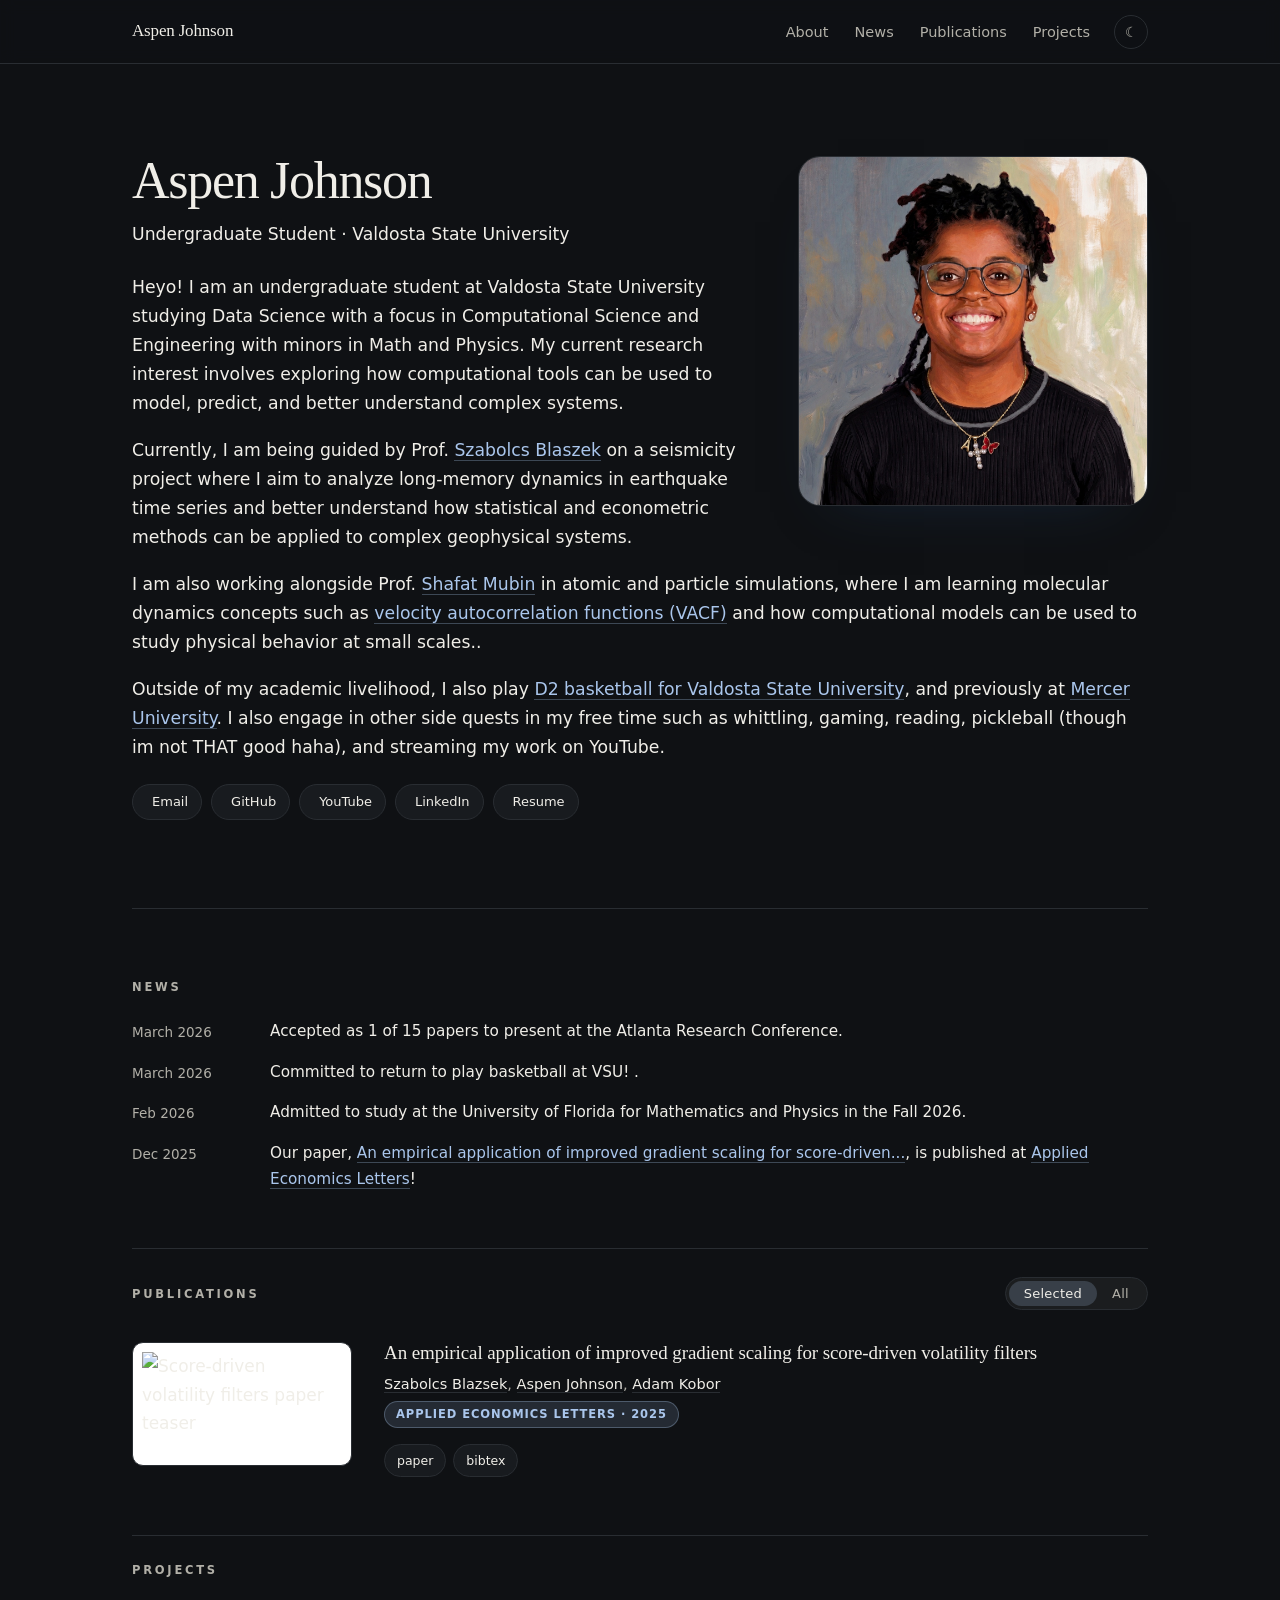
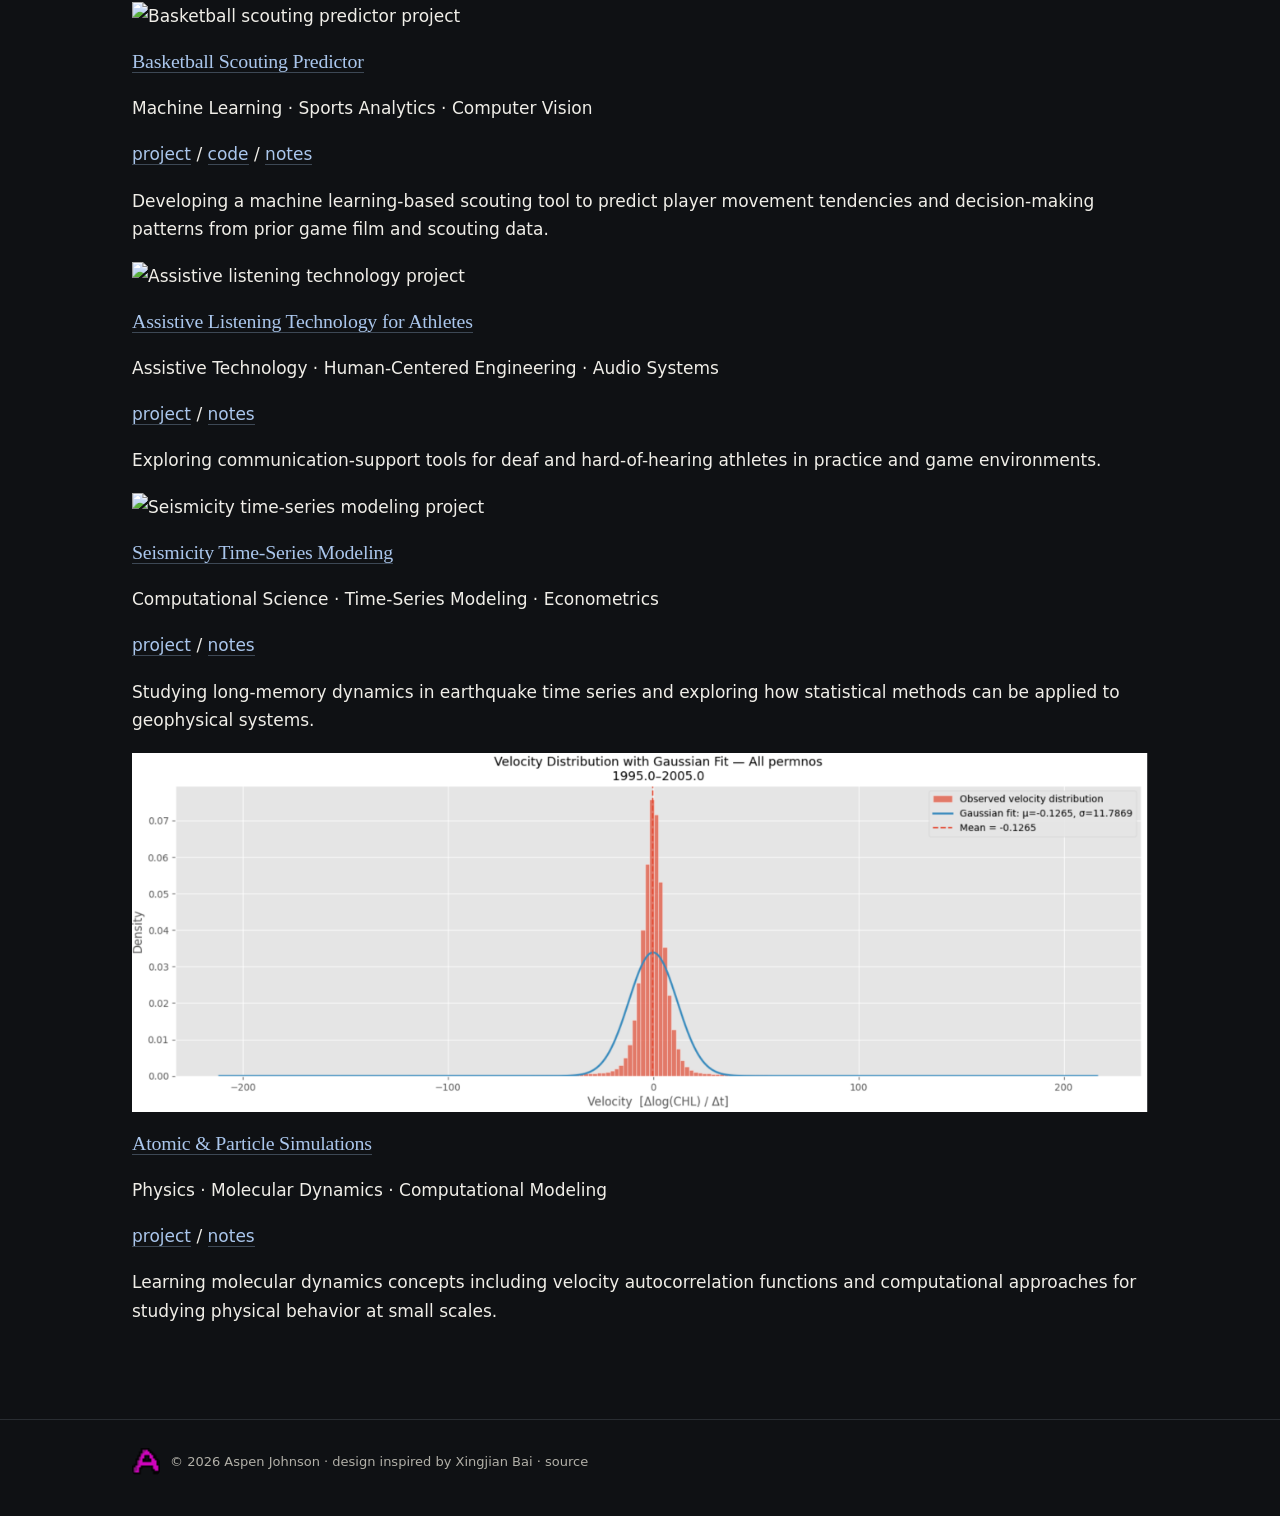
==== commit 1ff4a9cb: "Inputting research photos" ====
--- a/index.html
+++ b/index.html
@@ -43,22 +43,6 @@
         gtag('js', new Date());
         gtag('config', 'G-715QQ7T5Z9');
 
-        const names = [
-            "Aspen Johnson",
-            "Aspen Johnson · 阿斯彭·约翰逊",
-            "Aspen Johnson · アスペン・ジョンソン",
-            "Aspen Johnson · 아스펜 존슨",
-            "Aspen Johnson · Аспен Джонсон",
-            "Aspen Johnson · أسبن جونسون"
-        ];
-
-        let index = 0;
-        const nameElement = document.getElementById("name-rotator");
-
-        setInterval(() => {
-            index = (index + 1) % names.length;
-            nameElement.textContent = names[index];
-        }, 2500);
     </script>
 </head>
 
@@ -70,8 +54,10 @@
         <button class="nav-toggle" type="button" aria-expanded="false" aria-controls="nav-list" aria-label="Toggle navigation">☰</button>
         <ul id="nav-list">
             <li><a class="navlink" href="#about">About</a></li>
+            <li><a class="navlink" href="#news">News</a></li>
             <li><a class="navlink" href="#publications">Publications</a></li>
-            <li><a class="navlink" href="/tools/">Tools</a></li>
+            <li><a class="navlink" href="#projects">Projects</a></li>
+            <!-- <li><a class="navlink" href="#Somethingsomething">Tools</a></li> -->
             <li>
                 <button class="theme-btn" type="button" data-theme-toggle aria-label="Toggle dark mode">☾</button>
             </li>
@@ -109,27 +95,28 @@
         </div>
 
         <hr />
-
-        <h2 class="section-label">News</h2>
-        <ul class="news" aria-label="Recent news">
-            <li>
-                <span class="date">March 2026</span>
-                <span class="body">Accepted as 1 of 15 papers to present at the Atlanta Research Conference.</span>
-            </li>
-            <li>
-                <span class="date">March 2026</span>
-                <span class="body">Committed to return to play basketball at VSU! <a href="https://www.instagram.com/p/DYSrTMavdnm/"></a>.</span>
-            </li>
-            <li>
-                <span class="date">Feb 2026</span>
-                <span class="body">Admitted to study at the University of Florida for Mathematics and Physics in the Fall 2026 .</span>
-            </li>
-
-            <li>
-                <span class="date">Dec 2025</span>
-                <span class="body">Our paper, <a href="https://www.tandfonline.com/doi/full/10.1080/13504851.2025.2606928">An empirical application of improved gradient scaling for score-driven...</a>, is published at <a href="https://www.tandfonline.com/">Applied Economics Journal</a>!</span>
-            </li>
-        </ul>
+    <!-- ==================== NEWS ==================== -->
+        <section id="news" class="section">
+            <h2 class="section-label">News</h2>
+            <ul class="news" aria-label="Recent news">
+                <li>
+                    <span class="date">March 2026</span>
+                    <span class="body">Accepted as 1 of 15 papers to present at the Atlanta Research Conference.</span>
+                </li>
+                <li>
+                    <span class="date">March 2026</span>
+                    <span class="body">Committed to return to play basketball at VSU! <a href="https://www.instagram.com/p/DYSrTMavdnm/"></a>.</span>
+                </li>
+                <li>
+                    <span class="date">Feb 2026</span>
+                    <span class="body">Admitted to study at the University of Florida for Mathematics and Physics in the Fall 2026.</span>
+                </li>
+                <li>
+                    <span class="date">Dec 2025</span>
+                    <span class="body">Our paper, <a href="https://www.tandfonline.com/doi/full/10.1080/13504851.2025.2606928">An empirical application of improved gradient scaling for score-driven...</a>, is published at <a href="https://www.tandfonline.com/">Applied Economics Letters</a>!</span>
+                </li>
+            </ul>
+        </section>
     </section>
 
     <!-- ==================== PUBLICATIONS ==================== -->
@@ -144,46 +131,158 @@
 
         <ul class="pub-list" data-view="selected">
 
-            <!-- 2025 · Score-driven volatility filters -->
-<li class="pub selected">
-    <div class="thumb wide-figure">
-        <img src="img/paper_published_graph.png" alt="Score-driven volatility filters paper teaser" loading="lazy" />
-    </div>
-
-    <div class="meta">
-        <h3>
-            <a href="https://www.tandfonline.com/doi/full/10.1080/13504851.2025.2606928">
-                An empirical application of improved gradient scaling for score-driven volatility filters
-            </a>
-        </h3>
-
-        <p class="authors">
-            <a href="https://business.mercer.edu/faculty-and-insights/faculty-directory/dr-szabolcs-blazsek/">Szabolcs Blazsek</a>,
-            <a href="https://www.linkedin.com/in/aspenjjohnson/">Aspen Johnson</a>,
-            <a href="https://www.linkedin.com/in/adamkobor/">Adam Kobor</a>
-        </p>
-
-        <p class="venue">
-            <span class="badge">Applied Economics Letters · 2025</span>
-        </p>
-
-        <div class="buttons">
-            <a class="pill" href="https://www.tandfonline.com/doi/full/10.1080/13504851.2025.2606928">paper</a>
-            <button class="pill" type="button" data-bibtex-toggle="bib-gradient-filters" aria-expanded="false">bibtex</button>
-        </div>
-
-        <div class="bibtex" id="bib-gradient-filters">
-            <pre>@article{blazsek2025gradient,
-    title   = {An empirical application of improved gradient scaling for score-driven volatility filters},
-    author  = {Blazsek, Szabolcs and Johnson, Aspen and Kobor, Adam},
-    journal = {Applied Economics Letters},
-    year    = {2025},
-    doi     = {10.1080/13504851.2025.2606928}
-}</pre>
-        </div>
-    </div>
-</li>
-        </ul>
+        <!-- 2025 · Score-driven volatility filters -->
+        <li class="pub selected">
+            <div class="thumb wide-figure">
+                <img src="img/paper_published_graph.png" alt="Score-driven volatility filters paper teaser" loading="lazy" />
+            </div>
+
+            <div class="meta">
+                <h3>
+                    <a href="https://www.tandfonline.com/doi/full/10.1080/13504851.2025.2606928">
+                        An empirical application of improved gradient scaling for score-driven volatility filters
+                    </a>
+                </h3>
+
+                <p class="authors">
+                    <a href="https://business.mercer.edu/faculty-and-insights/faculty-directory/dr-szabolcs-blazsek/">Szabolcs Blazsek</a>,
+                    <a href="https://www.linkedin.com/in/aspenjjohnson/">Aspen Johnson</a>,
+                    <a href="https://www.linkedin.com/in/adamkobor/">Adam Kobor</a>
+                </p>
+
+                <p class="venue">
+                    <span class="badge">Applied Economics Letters · 2025</span>
+                </p>
+
+                <div class="buttons">
+                    <a class="pill" href="https://www.tandfonline.com/doi/full/10.1080/13504851.2025.2606928">paper</a>
+                    <button class="pill" type="button" data-bibtex-toggle="bib-gradient-filters" aria-expanded="false">bibtex</button>
+                </div>
+
+                <div class="bibtex" id="bib-gradient-filters">
+                    <pre>@article{blazsek2025gradient,
+                title   = {An empirical application of improved gradient scaling for score-driven volatility filters},
+                author  = {Blazsek, Szabolcs and Johnson, Aspen and Kobor, Adam},
+                journal = {Applied Economics Letters},
+                year    = {2025},
+                doi     = {10.1080/13504851.2025.2606928}
+            }</pre>
+                    </div>
+            </div>
+        </li>
+                </ul>
+    </section>
+
+    <!-- ==================== PROJECTS ==================== -->
+    <section id="projects" class="section">
+        <div class="projects-header">
+            <h2 class="section-label">Projects</h2>
+        </div>
+
+        <div class="project-list">
+
+            <article class="project-row">
+                <div class="project-thumb">
+                    <img src="img/projects/basketball-analytics.jpg" alt="Basketball scouting predictor project" loading="lazy" />
+                </div>
+
+                <div class="project-info">
+                    <h3>
+                        <a href="#">Basketball Scouting Predictor</a>
+                    </h3>
+
+                    <p class="project-meta">
+                        Machine Learning · Sports Analytics · Computer Vision
+                    </p>
+
+                    <p class="project-links">
+                        <a href="#">project</a> / 
+                        <a href="#">code</a> / 
+                        <a href="#">notes</a>
+                    </p>
+
+                    <p class="project-desc">
+                        Developing a machine learning-based scouting tool to predict player movement tendencies and decision-making patterns from prior game film and scouting data.
+                    </p>
+                </div>
+            </article>
+
+            <article class="project-row">
+                <div class="project-thumb">
+                    <img src="img/projects/assistive-tech.jpg" alt="Assistive listening technology project" loading="lazy" />
+                </div>
+
+                <div class="project-info">
+                    <h3>
+                        <a href="#">Assistive Listening Technology for Athletes</a>
+                    </h3>
+
+                    <p class="project-meta">
+                        Assistive Technology · Human-Centered Engineering · Audio Systems
+                    </p>
+
+                    <p class="project-links">
+                        <a href="#">project</a> / 
+                        <a href="#">notes</a>
+                    </p>
+
+                    <p class="project-desc">
+                        Exploring communication-support tools for deaf and hard-of-hearing athletes in practice and game environments.
+                    </p>
+                </div>
+            </article>
+
+            <article class="project-row">
+                <div class="project-thumb">
+                    <img src="img/projects/seismicity.jpg" alt="Seismicity time-series modeling project" loading="lazy" />
+                </div>
+
+                <div class="project-info">
+                    <h3>
+                        <a href="#">Seismicity Time-Series Modeling</a>
+                    </h3>
+
+                    <p class="project-meta">
+                        Computational Science · Time-Series Modeling · Econometrics
+                    </p>
+
+                    <p class="project-links">
+                        <a href="#">project</a> / 
+                        <a href="#">notes</a>
+                    </p>
+
+                    <p class="project-desc">
+                        Studying long-memory dynamics in earthquake time series and exploring how statistical methods can be applied to geophysical systems.
+                    </p>
+                </div>
+            </article>
+
+            <article class="project-row">
+                <div class="project-thumb">
+                    <img src="img/mubin_research.png" alt="Atomic and particle simulations project" loading="lazy" />
+                </div>
+
+                <div class="project-info">
+                    <h3>
+                        <a href="#">Atomic & Particle Simulations</a>
+                    </h3>
+
+                    <p class="project-meta">
+                        Physics · Molecular Dynamics · Computational Modeling
+                    </p>
+
+                    <p class="project-links">
+                        <a href="#">project</a> / 
+                        <a href="#">notes</a>
+                    </p>
+
+                    <p class="project-desc">
+                        Learning molecular dynamics concepts including velocity autocorrelation functions and computational approaches for studying physical behavior at small scales.
+                    </p>
+                </div>
+            </article>
+
+        </div>
     </section>
 
 </main>
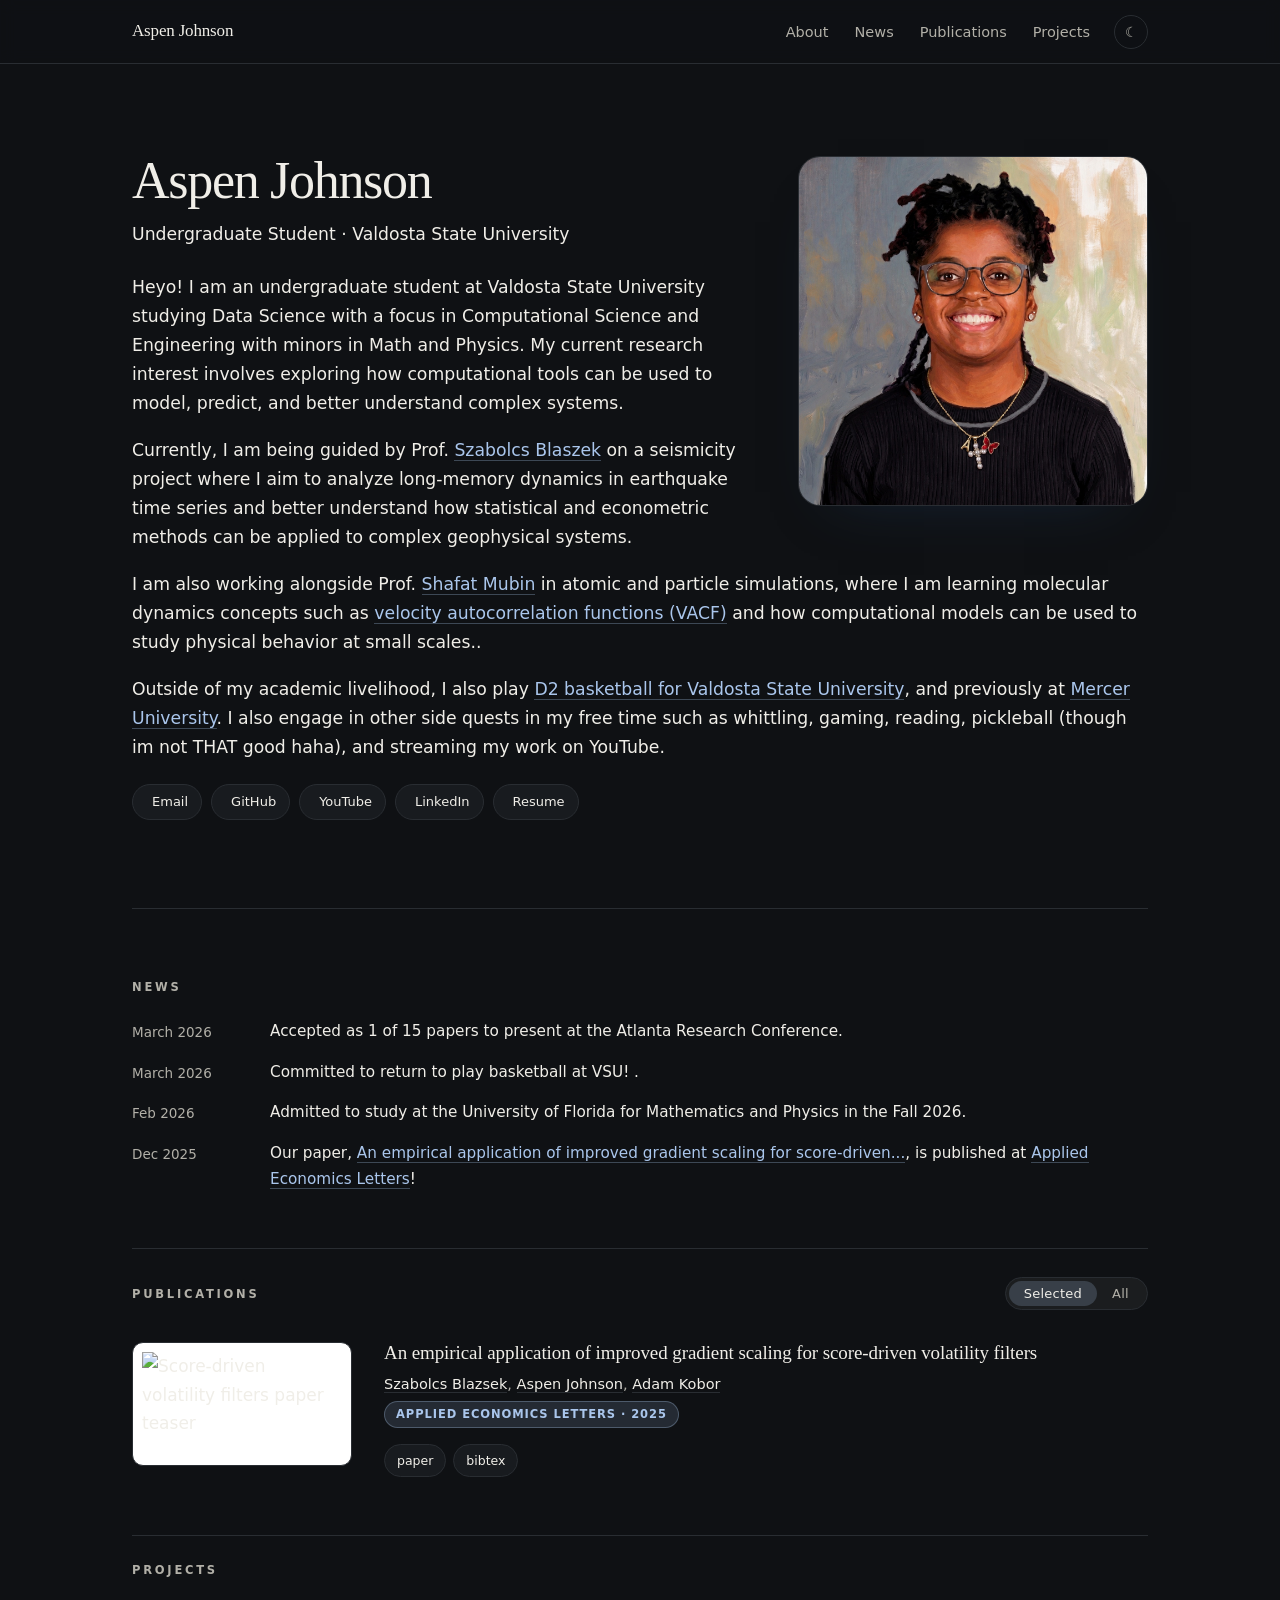
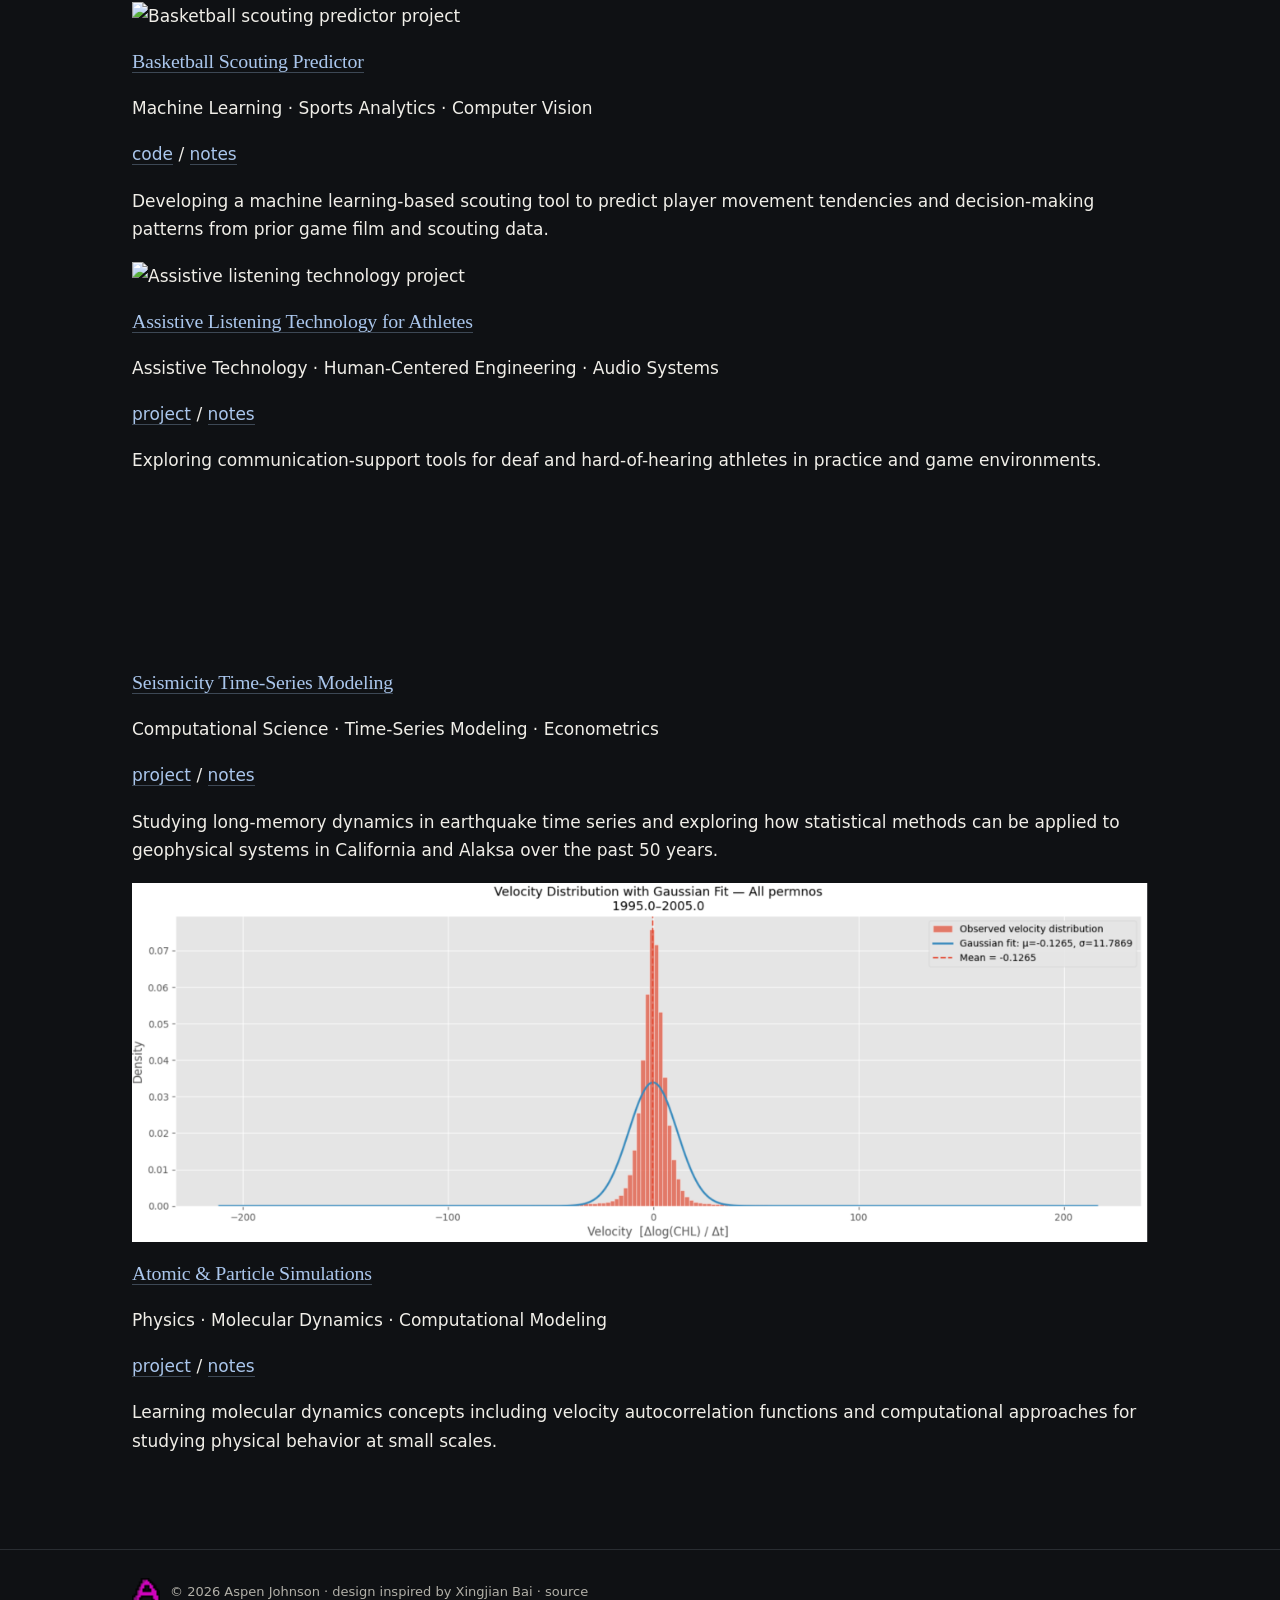
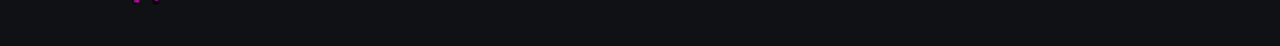
==== commit 138b8f92: "got rid of all favicon.ico files that were not my own" ====
--- a/index.html
+++ b/index.html
@@ -4,18 +4,18 @@
     <meta charset="utf-8" />
     <meta name="viewport" content="width=device-width, initial-scale=1, shrink-to-fit=no" />
 
-    <title>Aspen Johnson | TBA</title>
+    <title>Aspen Johnson | VSU </title>
 
     <meta name="description" content="Aspen Johnson is an undergraduate student at Valdosta State University. Her research interests in computational science, physics, machine learning, and modeling complex systems is what drives her." />
     <meta name="author" content="Aspen Johnson" />
 
     <meta property="og:type" content="website" />
-    <meta property="og:title" content="Aspen Johnson| 白行健" />
+    <meta property="og:title" content="Aspen Johnson| VSU" />
     <meta property="og:description" content="Undergraduate student at Valdosta State University. Research interests in computational science, physics, machine learning, and modeling complex systems. "/>
     <meta property= "og:image" content="img/profile_square.png" />
     <meta property="og:image:width" content="1200" />
     <meta property="og:image:height" content="1200" />
-    <meta property="og:url" content="https://github.com/DormantBillionaire" />
+    <meta property="og:url" content="https://github.com/aspenjjohnson" />
 
     <meta name="twitter:card" content="summary_large_image" />
     <meta name="twitter:title" content="Aspen Johnson | AP4Pres" />
@@ -86,7 +86,7 @@
                 <p> Outside of my academic livelihood, I also play  <a href = "https://www.instagram.com/p/DYSrTMavdnm/">D2 basketball for Valdosta State University</a>, and previously at <a href="https://mercerbears.com/sports/womens-basketball/roster/aspen-johnson/10193">Mercer University</a>.  I also engage in other side quests in my free time such as whittling, gaming, reading, pickleball (though im not THAT good haha), and streaming my work on YouTube. </p> 
                 <div class="pill-row">
                     <a class="pill" href="mailto:aspjohnson@valdosta.edu"><i class="fa fa-envelope-o" aria-hidden="true"></i> Email</a>
-                    <a class="pill" href="https://github.com/DormantBillionaire"><i class="fa fa-github" aria-hidden="true"></i> GitHub</a>
+                    <a class="pill" href="https://github.com/aspenjjohnson"><i class="fa fa-github" aria-hidden="true"></i> GitHub</a>
                     <a class="pill" href="https://www.youtube.com/@AP4Pres"><i class="fa fa-youtube" aria-hidden="true"></i> YouTube</a>
                     <a class="pill" href="https://www.linkedin.com/in/aspenjjohnson/"><i class="fa fa-linkedin" aria-hidden="true"></i> LinkedIn </a>
                     <a class="pill" href="files/AspJohnson_Resume_Research.pdf"><i class="ai ai-cv" aria-hidden="true"></i> Resume </a>
@@ -182,8 +182,8 @@
         <div class="project-list">
 
             <article class="project-row">
-                <div class="project-thumb">
-                    <img src="img/projects/basketball-analytics.jpg" alt="Basketball scouting predictor project" loading="lazy" />
+                <div class="project-thumb project-thumb-mlpredict">
+                    <img src="img/Mlgraphics.png" alt="Basketball scouting predictor project" loading="lazy" />
                 </div>
 
                 <div class="project-info">
@@ -196,7 +196,7 @@
                     </p>
 
                     <p class="project-links">
-                        <a href="#">project</a> / 
+                        <!-- <a href="#">project</a> / -->
                         <a href="#">code</a> / 
                         <a href="#">notes</a>
                     </p>
@@ -233,26 +233,38 @@
             </article>
 
             <article class="project-row">
-                <div class="project-thumb">
-                    <img src="img/projects/seismicity.jpg" alt="Seismicity time-series modeling project" loading="lazy" />
+                <div class="project-thumb project-thumb-seismicity">
+                    <video
+                    class="project-video project-video-seismicity"
+                    autoplay
+                    muted
+                    loop
+                    playsinline
+                    preload="metadata"
+                    poster="img/projects/seismicity-poster.jpg"
+                    aria-label="Short looped preview of seismicity time-series modeling project"
+                    >
+                    <source src="video/USGS_research_8s.mp4" type="video/mp4" />
+                    Your browser does not support the video tag.
+                    </video>
                 </div>
 
                 <div class="project-info">
                     <h3>
-                        <a href="#">Seismicity Time-Series Modeling</a>
+                    <a href="#">Seismicity Time-Series Modeling</a>
                     </h3>
 
                     <p class="project-meta">
-                        Computational Science · Time-Series Modeling · Econometrics
+                    Computational Science · Time-Series Modeling · Econometrics
                     </p>
 
                     <p class="project-links">
-                        <a href="#">project</a> / 
-                        <a href="#">notes</a>
+                    <a href="#">project</a> / 
+                    <a href="#">notes</a>
                     </p>
 
                     <p class="project-desc">
-                        Studying long-memory dynamics in earthquake time series and exploring how statistical methods can be applied to geophysical systems.
+                    Studying long-memory dynamics in earthquake time series and exploring how statistical methods can be applied to geophysical systems in California and Alaksa over the past 50 years.
                     </p>
                 </div>
             </article>
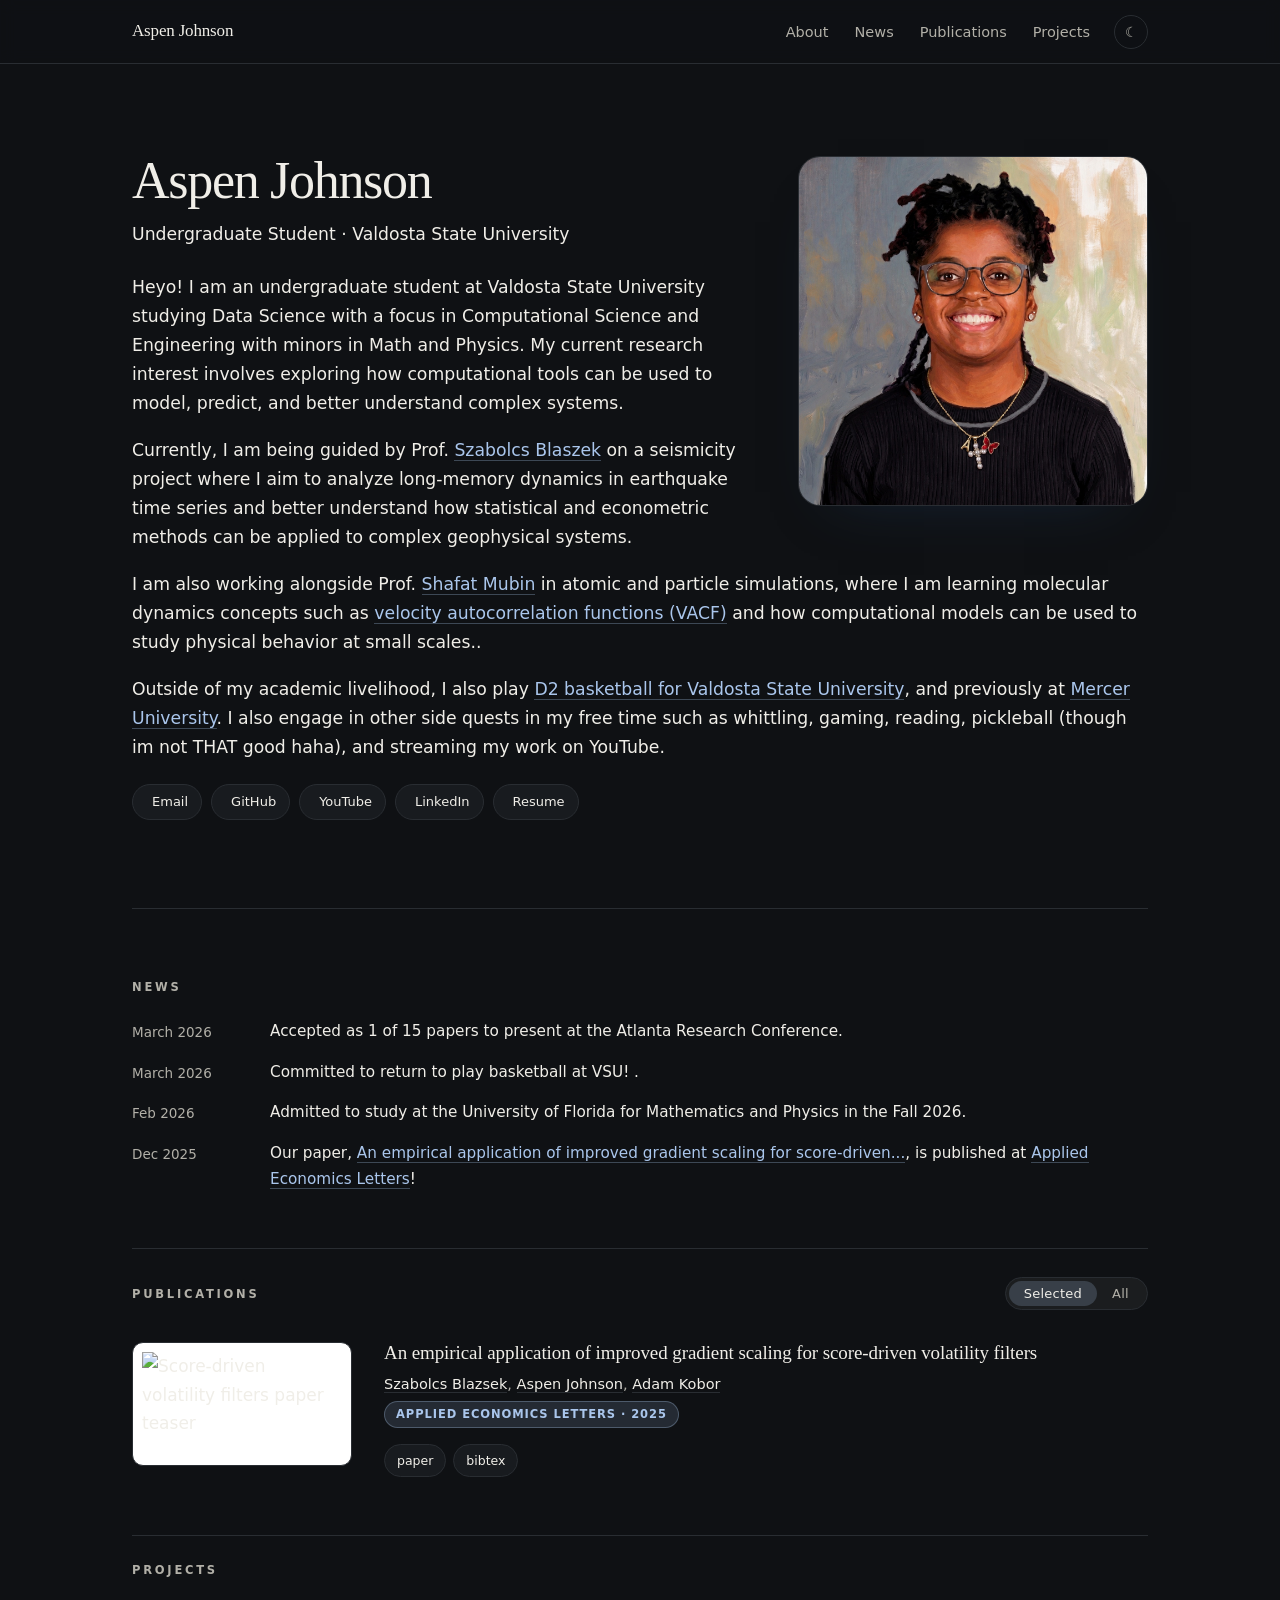
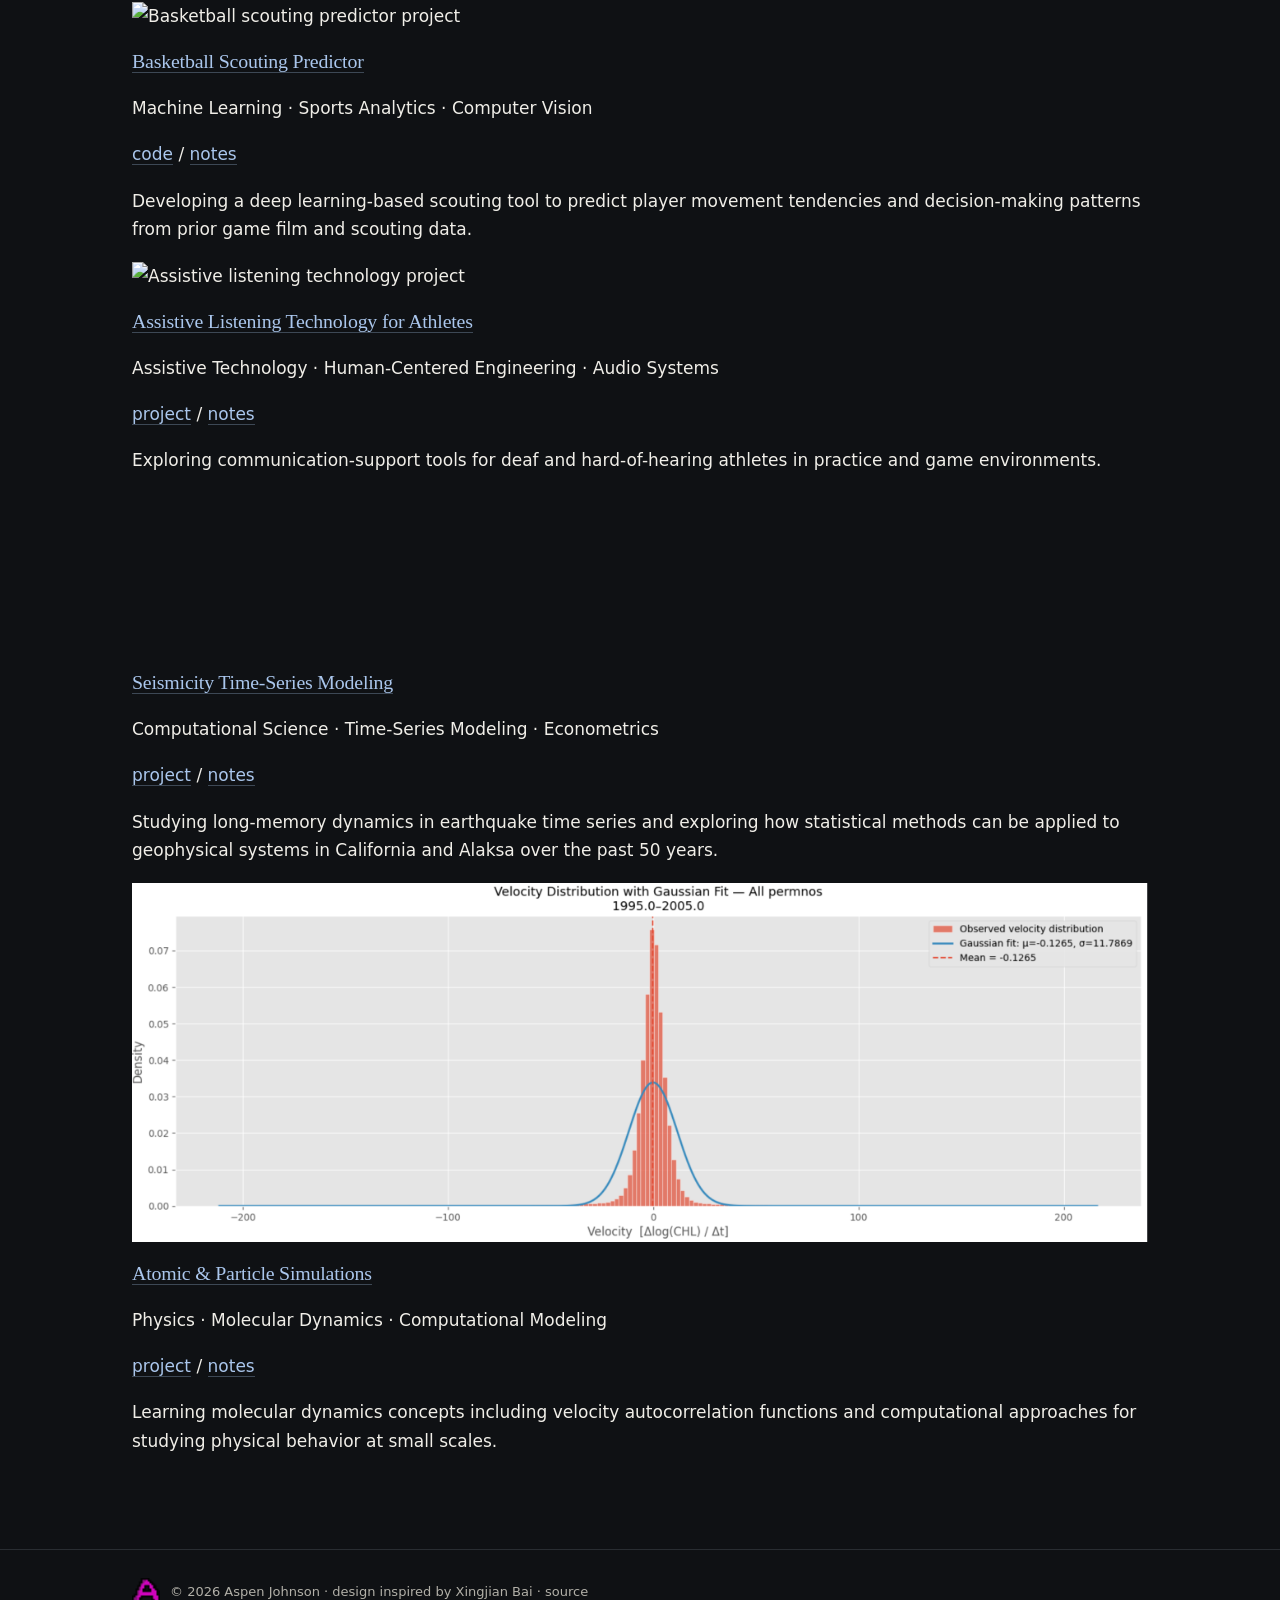
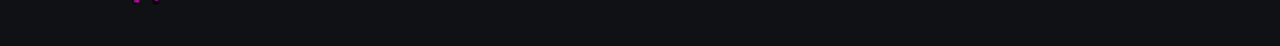
==== commit 61ac5eee: "small update to test deployment failure" ====
--- a/index.html
+++ b/index.html
@@ -89,7 +89,7 @@
                     <a class="pill" href="https://github.com/aspenjjohnson"><i class="fa fa-github" aria-hidden="true"></i> GitHub</a>
                     <a class="pill" href="https://www.youtube.com/@AP4Pres"><i class="fa fa-youtube" aria-hidden="true"></i> YouTube</a>
                     <a class="pill" href="https://www.linkedin.com/in/aspenjjohnson/"><i class="fa fa-linkedin" aria-hidden="true"></i> LinkedIn </a>
-                    <a class="pill" href="files/AspJohnson_Resume_Research.pdf"><i class="ai ai-cv" aria-hidden="true"></i> Resume </a>
+                    <a class="pill" href="files\AspJohnson_Res.pdf"><i class="ai ai-cv" aria-hidden="true"></i> Resume </a>
                 </div>
             </div>
         </div>
@@ -183,7 +183,7 @@
 
             <article class="project-row">
                 <div class="project-thumb project-thumb-mlpredict">
-                    <img src="img/Mlgraphics.png" alt="Basketball scouting predictor project" loading="lazy" />
+                    <img src="img/comingsoon.png" alt="Basketball scouting predictor project" loading="lazy" />
                 </div>
 
                 <div class="project-info">
@@ -202,14 +202,14 @@
                     </p>
 
                     <p class="project-desc">
-                        Developing a machine learning-based scouting tool to predict player movement tendencies and decision-making patterns from prior game film and scouting data.
+                        Developing a deep learning-based scouting tool to predict player movement tendencies and decision-making patterns from prior game film and scouting data.
                     </p>
                 </div>
             </article>
 
             <article class="project-row">
                 <div class="project-thumb">
-                    <img src="img/projects/assistive-tech.jpg" alt="Assistive listening technology project" loading="lazy" />
+                    <img src="img/comingsoon.png" alt="Assistive listening technology project" loading="lazy" />
                 </div>
 
                 <div class="project-info">
